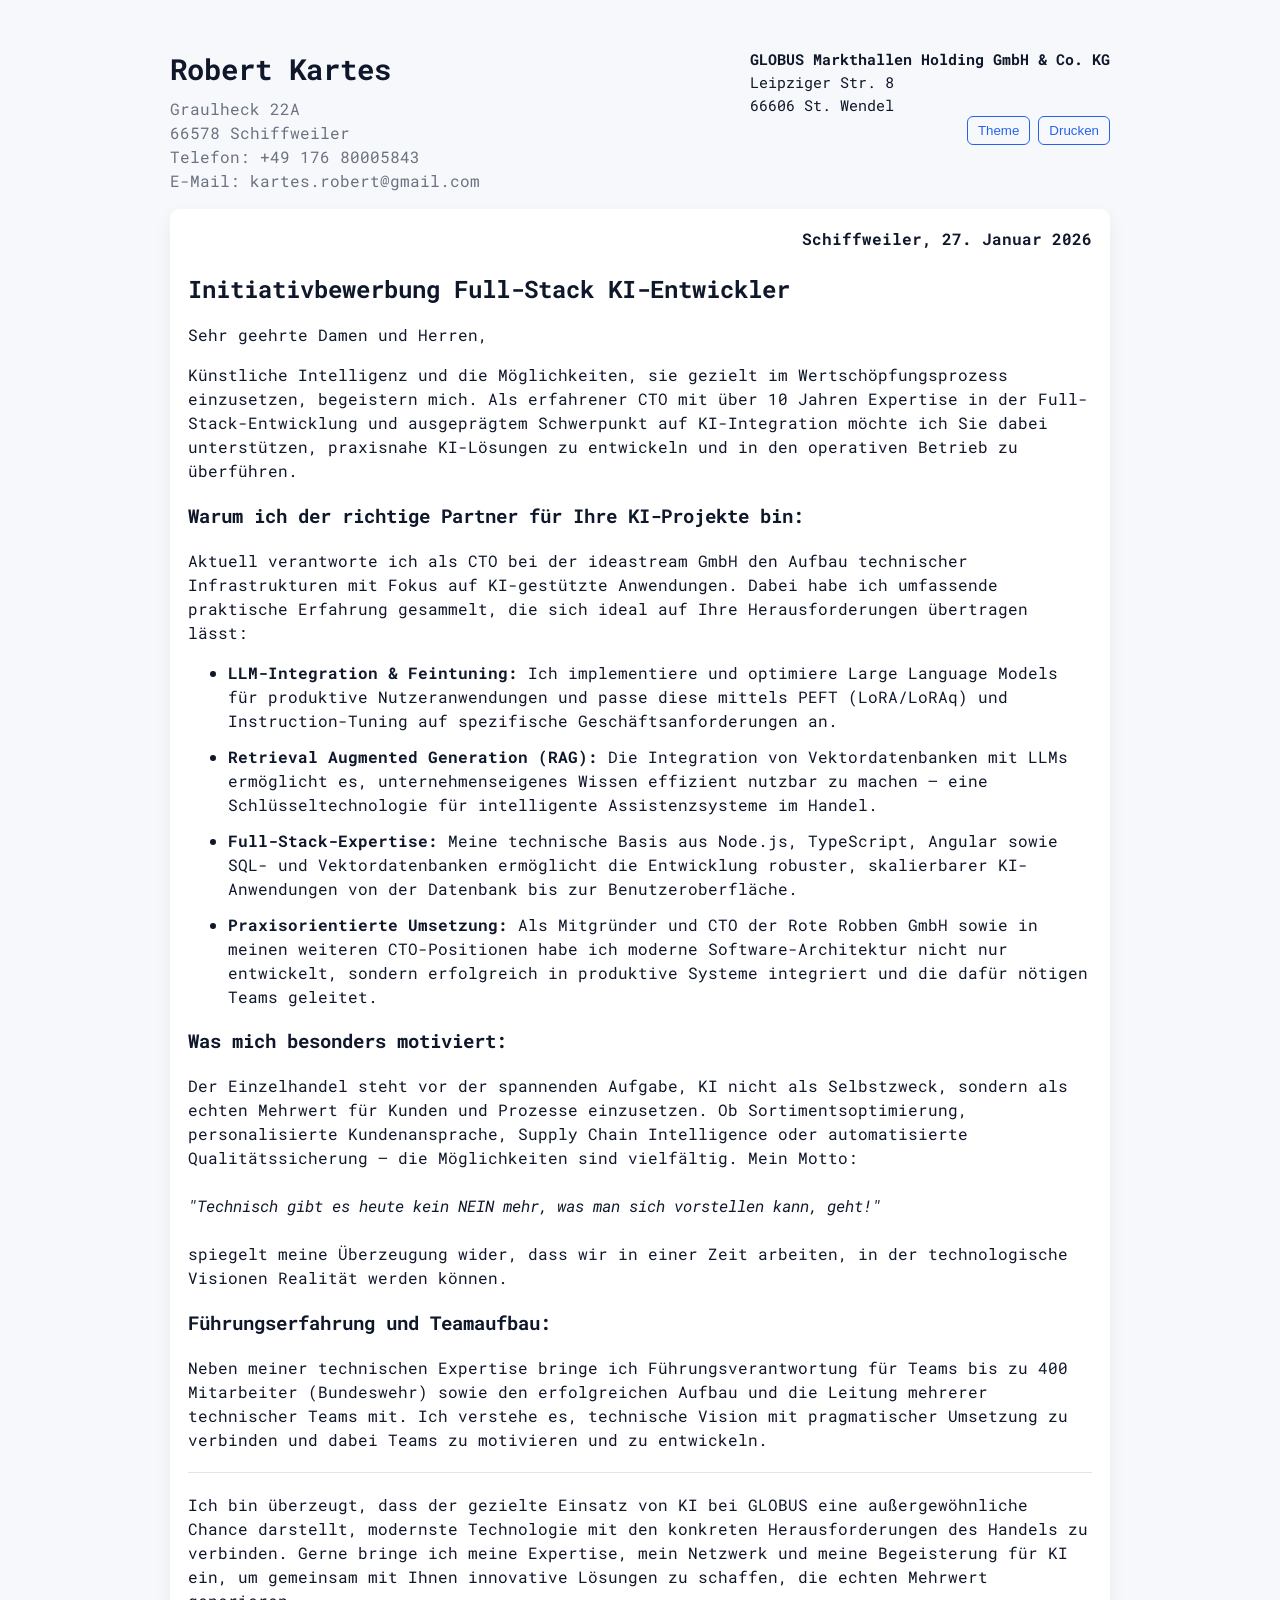
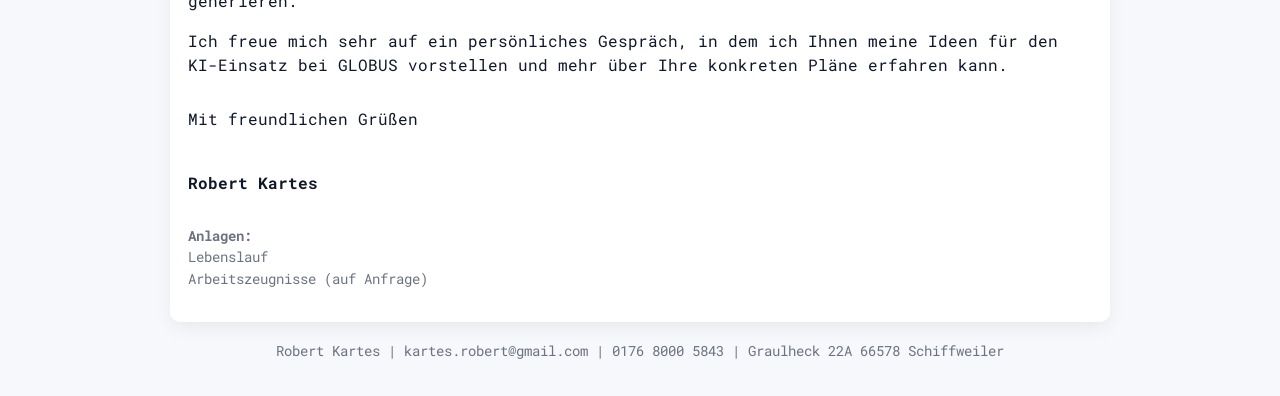
==== anschreiben-cjd.html @ 8e5afe11 "Update personal website and application documents - Refactored index.html for improved structure and" ====
<!doctype html>
<html lang="de">
  <head>
    <meta charset="utf-8" />
    <meta name="viewport" content="width=device-width,initial-scale=1" />
    <title>Anschreiben — Robert Kartes | GLOBUS Markthallen Holding</title>
    <meta
      name="description"
      content="Initiativbewerbung für den Aufbau der KI-Abteilung bei GLOBUS"
    />
    <link rel="preconnect" href="https://fonts.googleapis.com" />
    <link rel="preconnect" href="https://fonts.gstatic.com" crossorigin />
    <link
      href="https://fonts.googleapis.com/css2?family=Roboto+Mono:ital,wght@0,100..700;1,100..700&display=swap"
      rel="stylesheet"
    />
    <link rel="stylesheet" href="assets/styles.css" />
  </head>
  <body>
    <div class="container">
      <header class="header">
        <div class="profile">
          <h1 class="name">Robert Kartes</h1>
          <p class="role">
            Graulheck 22A<br />
            66578 Schiffweiler<br />
            Telefon: +49 176 80005843<br />
            E-Mail: kartes.robert@gmail.com
          </p>
        </div>
        <div class="contact">
          <p style="margin: 0; font-size: 0.95rem">
            <strong>GLOBUS Markthallen Holding GmbH & Co. KG</strong><br />
            Leipziger Str. 8<br />
            66606 St. Wendel
          </p>
          <div class="actions">
            <button id="toggleTheme">Theme</button>
            <button onclick="window.print()">Drucken</button>
          </div>
        </div>
      </header>

      <main>
        <section class="card">
          <p style="text-align: right; margin: 0 0 20px 0">
            <strong>Schiffweiler, 27. Januar 2026</strong>
          </p>

          <h2>Initiativbewerbung Full-Stack KI-Entwickler</h2>

          <p>Sehr geehrte Damen und Herren,</p>

          <p>
            Künstliche Intelligenz und die Möglichkeiten, sie gezielt im
            Wertschöpfungsprozess einzusetzen, begeistern mich. Als erfahrener
            CTO mit über 10 Jahren Expertise in der Full-Stack-Entwicklung und
            ausgeprägtem Schwerpunkt auf KI-Integration möchte ich Sie dabei
            unterstützen, praxisnahe KI-Lösungen zu entwickeln und in den
            operativen Betrieb zu überführen.
          </p>

          <h3>Warum ich der richtige Partner für Ihre KI-Projekte bin:</h3>

          <p>
            Aktuell verantworte ich als CTO bei der ideastream GmbH den Aufbau
            technischer Infrastrukturen mit Fokus auf KI-gestützte Anwendungen.
            Dabei habe ich umfassende praktische Erfahrung gesammelt, die sich
            ideal auf Ihre Herausforderungen übertragen lässt:
          </p>

          <ul style="margin: 12px 0">
            <li style="margin-bottom: 12px">
              <strong>LLM-Integration & Feintuning:</strong> Ich implementiere
              und optimiere Large Language Models für produktive
              Nutzeranwendungen und passe diese mittels PEFT (LoRA/LoRAq) und
              Instruction-Tuning auf spezifische Geschäftsanforderungen an.
            </li>
            <li style="margin-bottom: 12px">
              <strong>Retrieval Augmented Generation (RAG):</strong>
              Die Integration von Vektordatenbanken mit LLMs ermöglicht es,
              unternehmenseigenes Wissen effizient nutzbar zu machen – eine
              Schlüsseltechnologie für intelligente Assistenzsysteme im Handel.
            </li>
            <li style="margin-bottom: 12px">
              <strong>Full-Stack-Expertise:</strong> Meine technische Basis aus
              Node.js, TypeScript, Angular sowie SQL- und Vektordatenbanken
              ermöglicht die Entwicklung robuster, skalierbarer KI-Anwendungen
              von der Datenbank bis zur Benutzeroberfläche.
            </li>
            <li style="margin-bottom: 12px">
              <strong>Praxisorientierte Umsetzung:</strong> Als Mitgründer und
              CTO der Rote Robben GmbH sowie in meinen weiteren CTO-Positionen
              habe ich moderne Software-Architektur nicht nur entwickelt,
              sondern erfolgreich in produktive Systeme integriert und die dafür
              nötigen Teams geleitet.
            </li>
          </ul>

          <h3>Was mich besonders motiviert:</h3>

          <p>
            Der Einzelhandel steht vor der spannenden Aufgabe, KI nicht als
            Selbstzweck, sondern als echten Mehrwert für Kunden und Prozesse
            einzusetzen. Ob Sortimentsoptimierung, personalisierte
            Kundenansprache, Supply Chain Intelligence oder automatisierte
            Qualitätssicherung – die Möglichkeiten sind vielfältig. Mein
            Motto:<br /><br />
            <em
              >"Technisch gibt es heute kein NEIN mehr, was man sich vorstellen
              kann, geht!"</em
            ><br /><br />
            spiegelt meine Überzeugung wider, dass wir in einer Zeit arbeiten,
            in der technologische Visionen Realität werden können.
          </p>

          <h3>Führungserfahrung und Teamaufbau:</h3>

          <p>
            Neben meiner technischen Expertise bringe ich Führungsverantwortung
            für Teams bis zu 400 Mitarbeiter (Bundeswehr) sowie den
            erfolgreichen Aufbau und die Leitung mehrerer technischer Teams mit.
            Ich verstehe es, technische Vision mit pragmatischer Umsetzung zu
            verbinden und dabei Teams zu motivieren und zu entwickeln.
          </p>

          <hr
            style="
              margin: 20px 0;
              border: none;
              border-top: 1px solid rgba(0, 0, 0, 0.1);
            "
          />

          <p>
            Ich bin überzeugt, dass der gezielte Einsatz von KI bei GLOBUS eine
            außergewöhnliche Chance darstellt, modernste Technologie mit den
            konkreten Herausforderungen des Handels zu verbinden. Gerne bringe
            ich meine Expertise, mein Netzwerk und meine Begeisterung für KI
            ein, um gemeinsam mit Ihnen innovative Lösungen zu schaffen, die
            echten Mehrwert generieren.
          </p>

          <p>
            Ich freue mich sehr auf ein persönliches Gespräch, in dem ich Ihnen
            meine Ideen für den KI-Einsatz bei GLOBUS vorstellen und mehr über
            Ihre konkreten Pläne erfahren kann.
          </p>

          <p style="margin-top: 30px">Mit freundlichen Grüßen</p>

          <p style="margin-top: 40px; margin-bottom: 30px">
            <strong>Robert Kartes</strong>
          </p>

          <p style="color: var(--muted); font-size: 0.9rem; margin-top: 30px">
            <strong>Anlagen:</strong><br />
            Lebenslauf<br />
            Arbeitszeugnisse (auf Anfrage)
          </p>
        </section>
      </main>

      <footer>
        <p>
          Robert Kartes | kartes.robert@gmail.com | 0176 8000 5843 | Graulheck
          22A 66578 Schiffweiler
        </p>
      </footer>
    </div>

    <script src="assets/script.js"></script>
  </body>
</html>
---- assets/styles.css ----
:root {
    --bg: #f7f8fb;
    --card: #ffffff;
    --muted: #6b7280;
    --accent: #2563eb;
    --text: #0f172a;
    --glass: rgba(255, 255, 255, 0.6);
}

* {
    box-sizing: border-box;
}

html,
body {
    height: 100%;
    margin: 0;
    font-family:
        Roboto,
        Inter,
        ui-sans-serif,
        system-ui,
        -apple-system,
        'Segoe UI',
        'Helvetica Neue',
        Arial;
    color: var(--text);
    line-height: 1.5;
    background: var(--bg);

    font-family: 'Roboto Mono', monospace;
    font-optical-sizing: auto;
    font-style: normal;
}
.container {
    max-width: 980px;
    margin: 28px auto;
    padding: 20px;
}
.header {
    display: flex;
    gap: 20px;
    align-items: flex-start;
    justify-content: space-between;
}
.profile .name {
    margin: 0;
    font-size: 1.8rem;
}
.profile .role {
    margin: 6px 0 0;
    color: var(--muted);
}
.contact ul {
    list-style: none;
    padding: 0;
    margin: 0 0 10px 0;
}
.summary p,
li {
    line-height: 1.5;
}
.contact li {
    margin: 6px 0;
    color: var(--muted);
    display: flex;
    flex-direction: row;
    justify-content: space-between;
    gap: 20px;
}
.contact a {
    color: var(--accent);
    text-decoration: none;
}
.actions {
    display: flex;
    gap: 8px;
    justify-content: flex-end;
}
.actions button {
    background: transparent;
    border: 1px solid var(--accent);
    color: var(--accent);
    padding: 6px 10px;
    border-radius: 6px;
    cursor: pointer;
}

.card {
    background: var(--card);
    border-radius: 10px;
    padding: 18px;
    margin: 16px 0;
    box-shadow: 0 6px 18px rgba(12, 15, 30, 0.06);
}
h2 {
    margin: 0 0 10px 0;
}
.profilimg {
    width: 300px;
    border-radius: 8px;
    margin-bottom: 10px;
    background-image: url(./profilimg.jpeg);
    background-size: cover;
    background-position: center;
    aspect-ratio: 1;
}

.skill-grid {
    display: grid;
    grid-template-columns: repeat(auto-fit, minmax(150px, 1fr));
    gap: 8px;
    padding: 0;
    list-style: none;
    margin: 0;
}
.skill-grid li {
    background: rgba(0, 0, 0, 0.02);
    border: 1px solid rgba(0, 0, 0, 0.05);
    padding: 8px;
    border-radius: 8px;
    color: var(--text);
    font-size: 0.95rem;
    align-items: center;
    justify-content: center;
    display: flex;
    text-align: center;
}

.experience .job {
    margin-bottom: 12px;
}
.meta {
    color: var(--muted);
    font-size: 0.9rem;
    margin: 4px 0;
}

.education-list {
    list-style: none;
    padding: 0;
    margin: 0;
}
.education-list li {
    margin-bottom: 12px;
}

footer {
    margin-top: 18px;
    text-align: center;
    color: var(--muted);
    font-size: 0.9rem;
}

/* Responsive */
@media (max-width: 800px) {
    .header {
        flex-direction: row;
        flex-wrap: wrap;
        gap: 12px;
    }
}

/* Dark theme */
:root[data-theme='dark'] {
    --bg: #0b1220;
    --card: #071021;
    --muted: #94a3b8;
    --accent: #60a5fa;
    --text: #e6eef8;
}

/* Print */
@media print {
    /*body {
        background: white;
    }*/
    .actions,
    #copyEmail,
    button {
        display: none;
    }
    a,
    a:visited {
        color: var(--muted) !important;
    }
    .container {
        max-width: 100%;
        /*margin: 0;
        padding: 0;*/
    }
    /*.card {
        box-shadow: none;
        border-radius: 0;
    }*/
    .profilimg {
        width: 150px;
    }
}
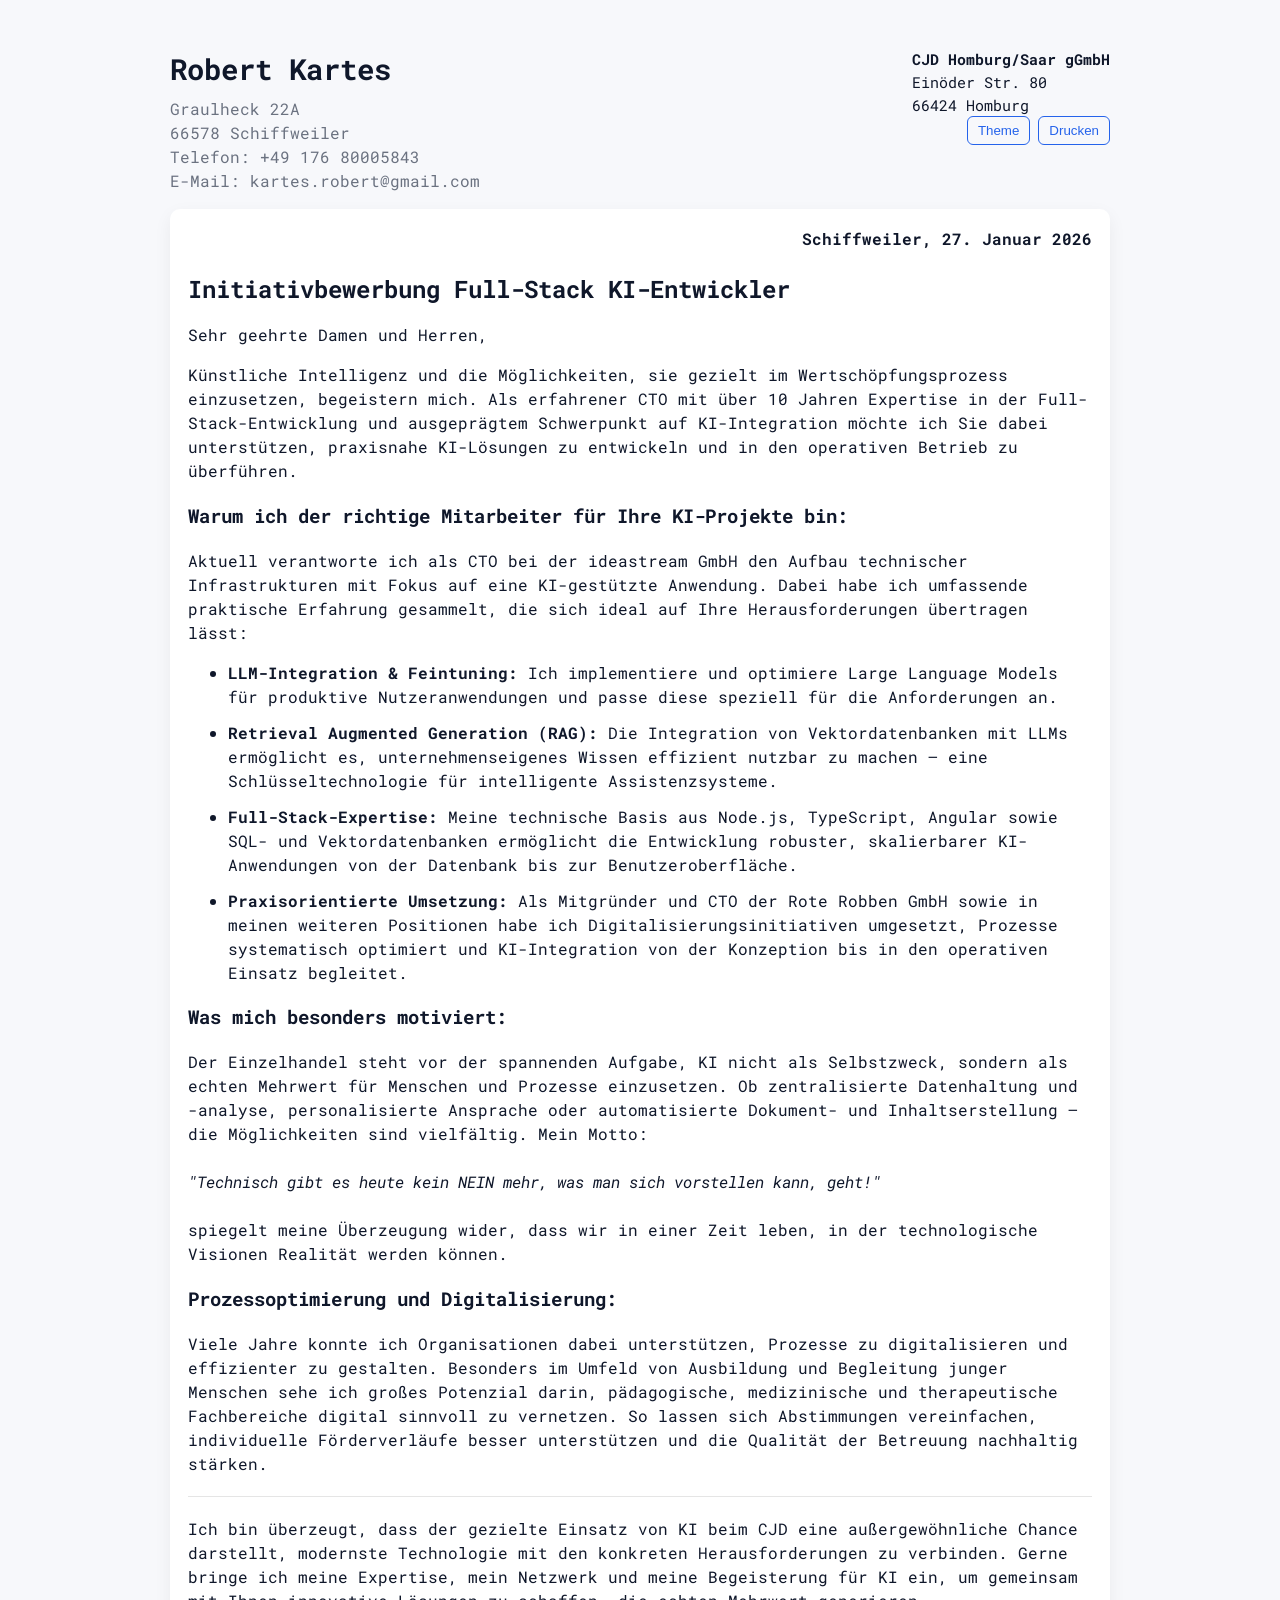
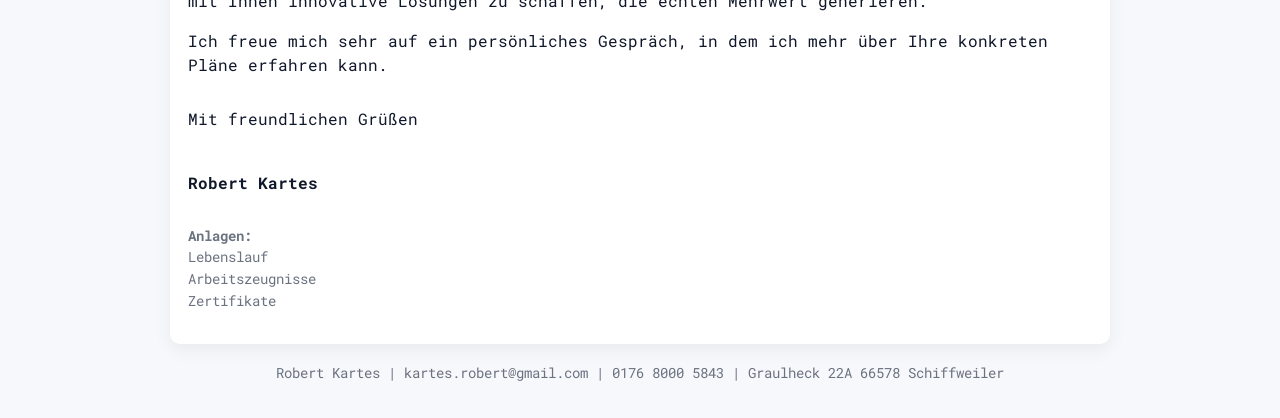
==== commit a05d0268: "Refactor code structure for improved readability and maintainability" ====
--- a/anschreiben-cjd.html
+++ b/anschreiben-cjd.html
@@ -3,10 +3,10 @@
   <head>
     <meta charset="utf-8" />
     <meta name="viewport" content="width=device-width,initial-scale=1" />
-    <title>Anschreiben — Robert Kartes | GLOBUS Markthallen Holding</title>
+    <title>Anschreiben — Robert Kartes | CJD Homburg/Saar gGmbH</title>
     <meta
       name="description"
-      content="Initiativbewerbung für den Aufbau der KI-Abteilung bei GLOBUS"
+      content="Initiativbewerbung für den Aufbau der KI-Abteilung bei CJD Homburg/Saar gGmbH: Erfahrene Full-Stack KI-Entwickler mit Fokus auf praxisnahe Lösungen und Prozessoptimierung."
     />
     <link rel="preconnect" href="https://fonts.googleapis.com" />
     <link rel="preconnect" href="https://fonts.gstatic.com" crossorigin />
@@ -30,9 +30,9 @@
         </div>
         <div class="contact">
           <p style="margin: 0; font-size: 0.95rem">
-            <strong>GLOBUS Markthallen Holding GmbH & Co. KG</strong><br />
-            Leipziger Str. 8<br />
-            66606 St. Wendel
+            <strong>CJD Homburg/Saar gGmbH</strong><br />
+            Einöder Str. 80<br />
+            66424 Homburg
           </p>
           <div class="actions">
             <button id="toggleTheme">Theme</button>
@@ -60,27 +60,27 @@
             operativen Betrieb zu überführen.
           </p>
 
-          <h3>Warum ich der richtige Partner für Ihre KI-Projekte bin:</h3>
+          <h3>Warum ich der richtige Mitarbeiter für Ihre KI-Projekte bin:</h3>
 
           <p>
             Aktuell verantworte ich als CTO bei der ideastream GmbH den Aufbau
-            technischer Infrastrukturen mit Fokus auf KI-gestützte Anwendungen.
-            Dabei habe ich umfassende praktische Erfahrung gesammelt, die sich
-            ideal auf Ihre Herausforderungen übertragen lässt:
+            technischer Infrastrukturen mit Fokus auf eine KI-gestützte
+            Anwendung. Dabei habe ich umfassende praktische Erfahrung gesammelt,
+            die sich ideal auf Ihre Herausforderungen übertragen lässt:
           </p>
 
           <ul style="margin: 12px 0">
             <li style="margin-bottom: 12px">
               <strong>LLM-Integration & Feintuning:</strong> Ich implementiere
               und optimiere Large Language Models für produktive
-              Nutzeranwendungen und passe diese mittels PEFT (LoRA/LoRAq) und
-              Instruction-Tuning auf spezifische Geschäftsanforderungen an.
+              Nutzeranwendungen und passe diese speziell für die Anforderungen
+              an.
             </li>
             <li style="margin-bottom: 12px">
               <strong>Retrieval Augmented Generation (RAG):</strong>
               Die Integration von Vektordatenbanken mit LLMs ermöglicht es,
               unternehmenseigenes Wissen effizient nutzbar zu machen – eine
-              Schlüsseltechnologie für intelligente Assistenzsysteme im Handel.
+              Schlüsseltechnologie für intelligente Assistenzsysteme.
             </li>
             <li style="margin-bottom: 12px">
               <strong>Full-Stack-Expertise:</strong> Meine technische Basis aus
@@ -90,10 +90,10 @@
             </li>
             <li style="margin-bottom: 12px">
               <strong>Praxisorientierte Umsetzung:</strong> Als Mitgründer und
-              CTO der Rote Robben GmbH sowie in meinen weiteren CTO-Positionen
-              habe ich moderne Software-Architektur nicht nur entwickelt,
-              sondern erfolgreich in produktive Systeme integriert und die dafür
-              nötigen Teams geleitet.
+              CTO der Rote Robben GmbH sowie in meinen weiteren Positionen habe
+              ich Digitalisierungsinitiativen umgesetzt, Prozesse systematisch
+              optimiert und KI-Integration von der Konzeption bis in den
+              operativen Einsatz begleitet.
             </li>
           </ul>
 
@@ -101,27 +101,29 @@
 
           <p>
             Der Einzelhandel steht vor der spannenden Aufgabe, KI nicht als
-            Selbstzweck, sondern als echten Mehrwert für Kunden und Prozesse
-            einzusetzen. Ob Sortimentsoptimierung, personalisierte
-            Kundenansprache, Supply Chain Intelligence oder automatisierte
-            Qualitätssicherung – die Möglichkeiten sind vielfältig. Mein
+            Selbstzweck, sondern als echten Mehrwert für Menschen und Prozesse
+            einzusetzen. Ob zentralisierte Datenhaltung und -analyse,
+            personalisierte Ansprache oder automatisierte Dokument- und
+            Inhaltserstellung – die Möglichkeiten sind vielfältig. Mein
             Motto:<br /><br />
             <em
               >"Technisch gibt es heute kein NEIN mehr, was man sich vorstellen
               kann, geht!"</em
             ><br /><br />
-            spiegelt meine Überzeugung wider, dass wir in einer Zeit arbeiten,
-            in der technologische Visionen Realität werden können.
+            spiegelt meine Überzeugung wider, dass wir in einer Zeit leben, in
+            der technologische Visionen Realität werden können.
           </p>
 
-          <h3>Führungserfahrung und Teamaufbau:</h3>
+          <h3>Prozessoptimierung und Digitalisierung:</h3>
 
           <p>
-            Neben meiner technischen Expertise bringe ich Führungsverantwortung
-            für Teams bis zu 400 Mitarbeiter (Bundeswehr) sowie den
-            erfolgreichen Aufbau und die Leitung mehrerer technischer Teams mit.
-            Ich verstehe es, technische Vision mit pragmatischer Umsetzung zu
-            verbinden und dabei Teams zu motivieren und zu entwickeln.
+            Viele Jahre konnte ich Organisationen dabei unterstützen, Prozesse
+            zu digitalisieren und effizienter zu gestalten. Besonders im Umfeld
+            von Ausbildung und Begleitung junger Menschen sehe ich großes
+            Potenzial darin, pädagogische, medizinische und therapeutische
+            Fachbereiche digital sinnvoll zu vernetzen. So lassen sich
+            Abstimmungen vereinfachen, individuelle Förderverläufe besser
+            unterstützen und die Qualität der Betreuung nachhaltig stärken.
           </p>
 
           <hr
@@ -133,18 +135,17 @@
           />
 
           <p>
-            Ich bin überzeugt, dass der gezielte Einsatz von KI bei GLOBUS eine
+            Ich bin überzeugt, dass der gezielte Einsatz von KI beim CJD eine
             außergewöhnliche Chance darstellt, modernste Technologie mit den
-            konkreten Herausforderungen des Handels zu verbinden. Gerne bringe
-            ich meine Expertise, mein Netzwerk und meine Begeisterung für KI
-            ein, um gemeinsam mit Ihnen innovative Lösungen zu schaffen, die
-            echten Mehrwert generieren.
+            konkreten Herausforderungen zu verbinden. Gerne bringe ich meine
+            Expertise, mein Netzwerk und meine Begeisterung für KI ein, um
+            gemeinsam mit Ihnen innovative Lösungen zu schaffen, die echten
+            Mehrwert generieren.
           </p>
 
           <p>
-            Ich freue mich sehr auf ein persönliches Gespräch, in dem ich Ihnen
-            meine Ideen für den KI-Einsatz bei GLOBUS vorstellen und mehr über
-            Ihre konkreten Pläne erfahren kann.
+            Ich freue mich sehr auf ein persönliches Gespräch, in dem ich mehr
+            über Ihre konkreten Pläne erfahren kann.
           </p>
 
           <p style="margin-top: 30px">Mit freundlichen Grüßen</p>
@@ -156,7 +157,8 @@
           <p style="color: var(--muted); font-size: 0.9rem; margin-top: 30px">
             <strong>Anlagen:</strong><br />
             Lebenslauf<br />
-            Arbeitszeugnisse (auf Anfrage)
+            Arbeitszeugnisse<br />
+            Zertifikate
           </p>
         </section>
       </main>
